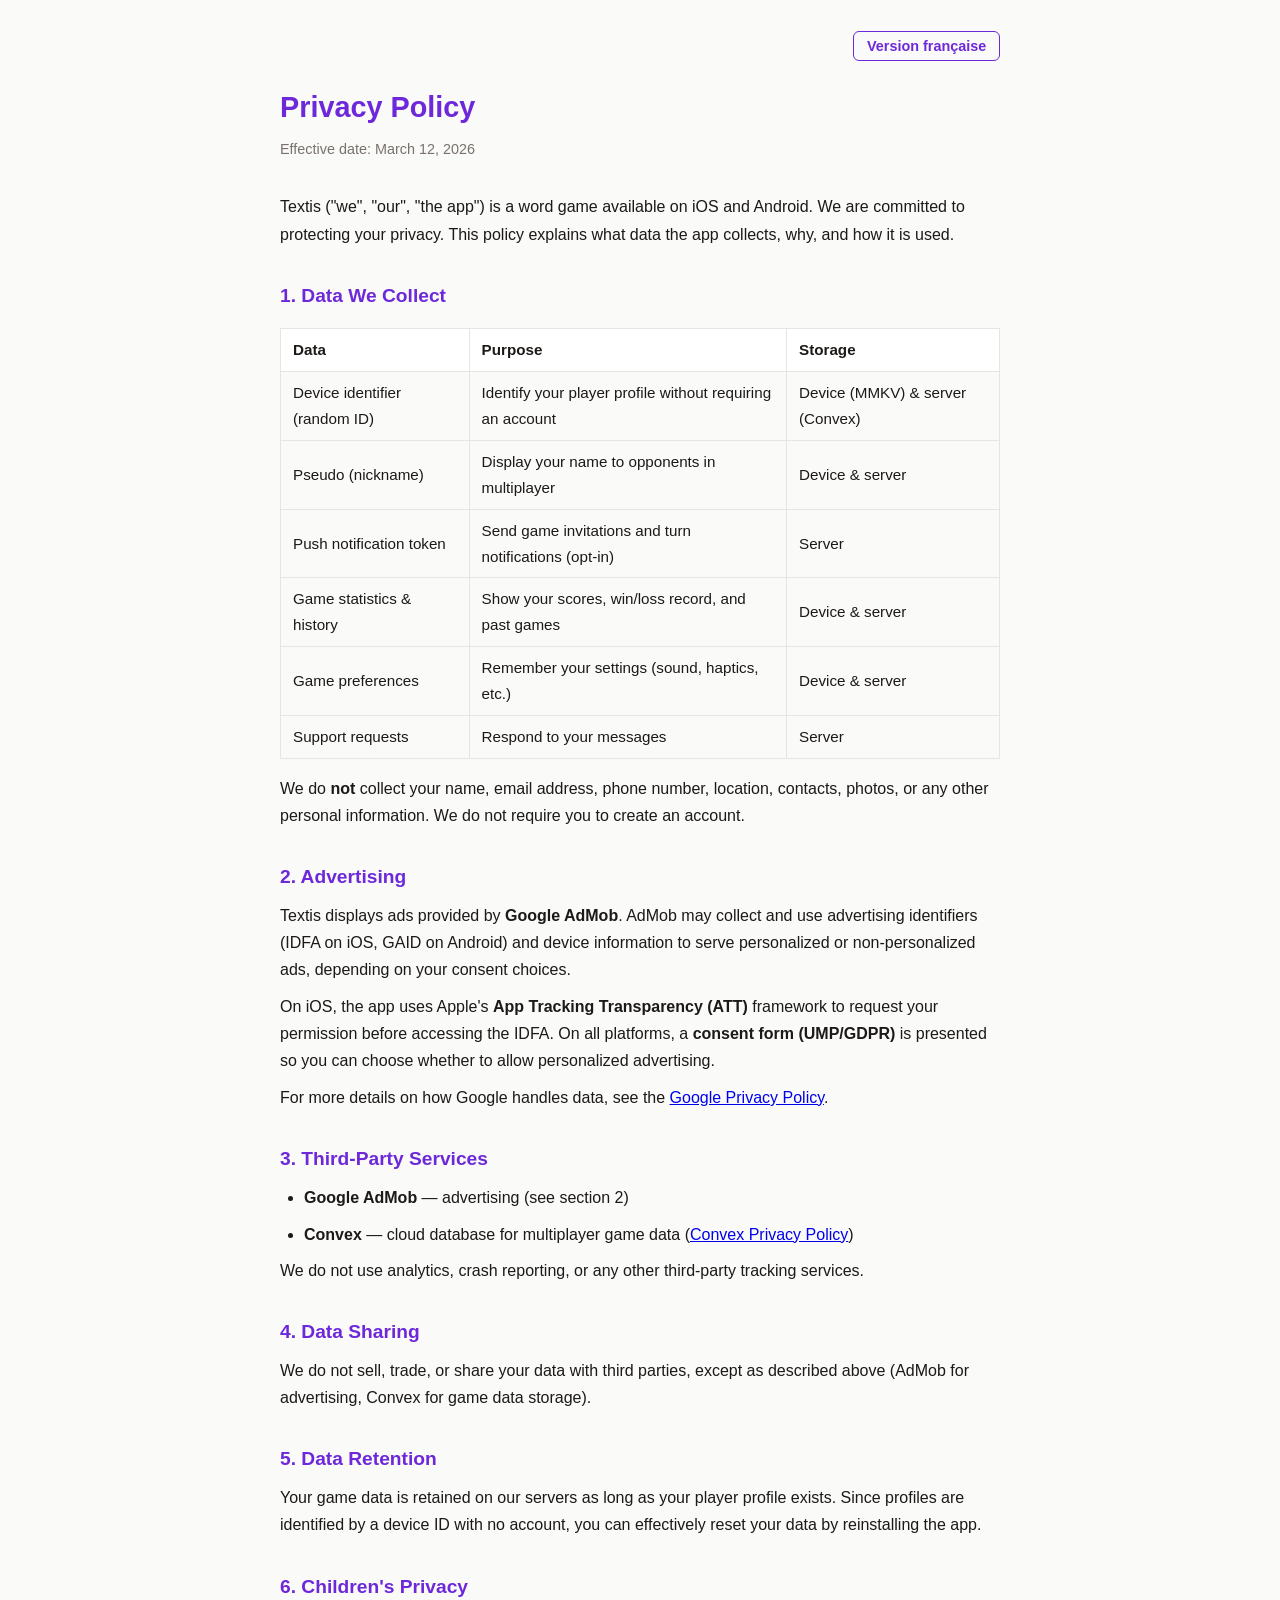
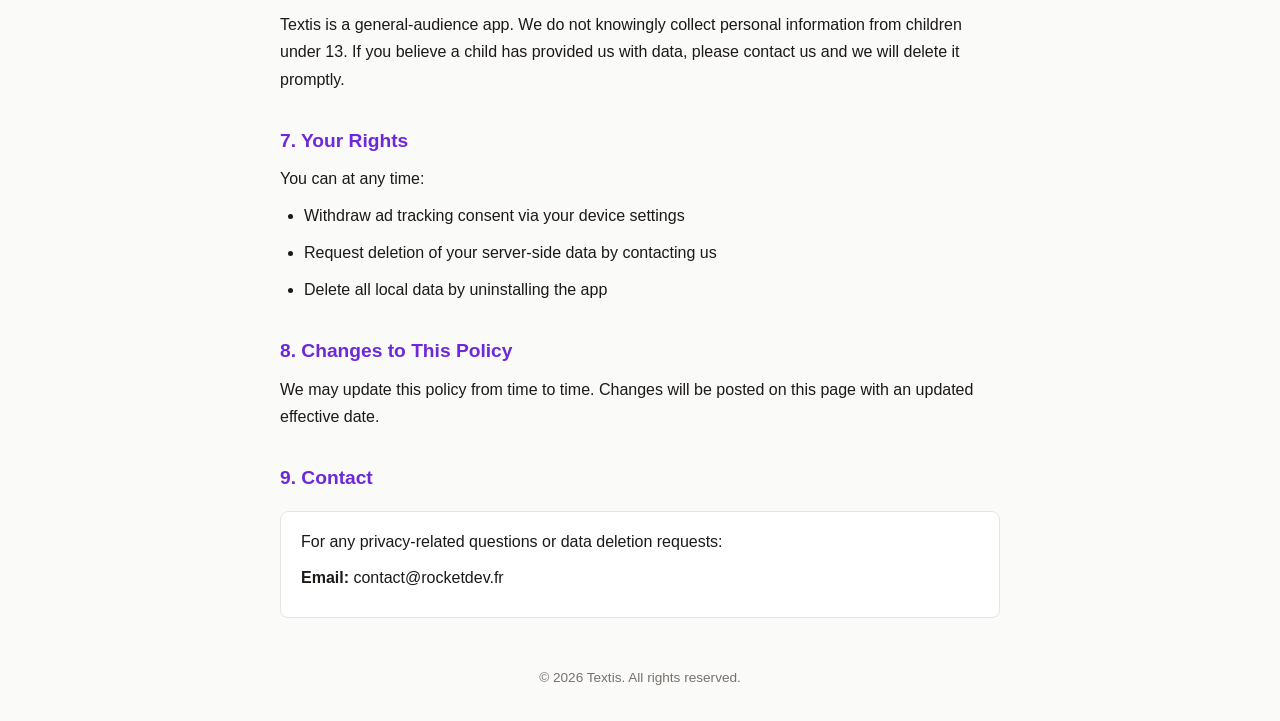
==== privacy-policy.html @ ca544a37 "Add privacy policy (EN + FR)" ====
<!DOCTYPE html>
<html lang="en">
<head>
  <meta charset="UTF-8">
  <meta name="viewport" content="width=device-width, initial-scale=1.0">
  <title>Textis — Privacy Policy</title>
  <style>
    :root {
      --bg: #fafaf9;
      --fg: #1c1917;
      --accent: #6d28d9;
      --muted: #78716c;
      --border: #e7e5e4;
      --card: #ffffff;
    }
    @media (prefers-color-scheme: dark) {
      :root {
        --bg: #1c1917;
        --fg: #fafaf9;
        --accent: #a78bfa;
        --muted: #a8a29e;
        --border: #44403c;
        --card: #292524;
      }
    }
    * { margin: 0; padding: 0; box-sizing: border-box; }
    body {
      font-family: -apple-system, BlinkMacSystemFont, 'Segoe UI', Roboto, sans-serif;
      background: var(--bg);
      color: var(--fg);
      line-height: 1.7;
      padding: 2rem 1rem;
    }
    .container {
      max-width: 720px;
      margin: 0 auto;
    }
    .lang-switch {
      text-align: right;
      margin-bottom: 1.5rem;
    }
    .lang-switch a {
      color: var(--accent);
      text-decoration: none;
      font-weight: 600;
      padding: 0.4rem 0.8rem;
      border: 1px solid var(--accent);
      border-radius: 6px;
      font-size: 0.9rem;
    }
    .lang-switch a:hover { background: var(--accent); color: white; }
    h1 {
      font-size: 1.8rem;
      margin-bottom: 0.3rem;
      color: var(--accent);
    }
    .effective-date {
      color: var(--muted);
      font-size: 0.9rem;
      margin-bottom: 2rem;
    }
    h2 {
      font-size: 1.2rem;
      margin-top: 2rem;
      margin-bottom: 0.5rem;
      color: var(--accent);
    }
    p, li { margin-bottom: 0.6rem; }
    ul { padding-left: 1.5rem; }
    table {
      width: 100%;
      border-collapse: collapse;
      margin: 1rem 0;
    }
    th, td {
      text-align: left;
      padding: 0.5rem 0.75rem;
      border: 1px solid var(--border);
      font-size: 0.95rem;
    }
    th { background: var(--card); font-weight: 600; }
    .contact-box {
      background: var(--card);
      border: 1px solid var(--border);
      border-radius: 8px;
      padding: 1rem 1.25rem;
      margin-top: 1rem;
    }
    footer {
      margin-top: 3rem;
      color: var(--muted);
      font-size: 0.85rem;
      text-align: center;
    }
  </style>
</head>
<body>
  <div class="container">
    <div class="lang-switch">
      <a href="privacy-policy-fr.html">Version fran&ccedil;aise</a>
    </div>

    <h1>Privacy Policy</h1>
    <p class="effective-date">Effective date: March 12, 2026</p>

    <p>
      Textis ("we", "our", "the app") is a word game available on iOS and Android.
      We are committed to protecting your privacy. This policy explains what data
      the app collects, why, and how it is used.
    </p>

    <h2>1. Data We Collect</h2>

    <table>
      <thead>
        <tr><th>Data</th><th>Purpose</th><th>Storage</th></tr>
      </thead>
      <tbody>
        <tr>
          <td>Device identifier (random ID)</td>
          <td>Identify your player profile without requiring an account</td>
          <td>Device (MMKV) &amp; server (Convex)</td>
        </tr>
        <tr>
          <td>Pseudo (nickname)</td>
          <td>Display your name to opponents in multiplayer</td>
          <td>Device &amp; server</td>
        </tr>
        <tr>
          <td>Push notification token</td>
          <td>Send game invitations and turn notifications (opt-in)</td>
          <td>Server</td>
        </tr>
        <tr>
          <td>Game statistics &amp; history</td>
          <td>Show your scores, win/loss record, and past games</td>
          <td>Device &amp; server</td>
        </tr>
        <tr>
          <td>Game preferences</td>
          <td>Remember your settings (sound, haptics, etc.)</td>
          <td>Device &amp; server</td>
        </tr>
        <tr>
          <td>Support requests</td>
          <td>Respond to your messages</td>
          <td>Server</td>
        </tr>
      </tbody>
    </table>

    <p>
      We do <strong>not</strong> collect your name, email address, phone number,
      location, contacts, photos, or any other personal information. We do not
      require you to create an account.
    </p>

    <h2>2. Advertising</h2>
    <p>
      Textis displays ads provided by <strong>Google AdMob</strong>. AdMob may
      collect and use advertising identifiers (IDFA on iOS, GAID on Android) and
      device information to serve personalized or non-personalized ads, depending
      on your consent choices.
    </p>
    <p>
      On iOS, the app uses Apple's <strong>App Tracking Transparency (ATT)</strong>
      framework to request your permission before accessing the IDFA. On all
      platforms, a <strong>consent form (UMP/GDPR)</strong> is presented so you can
      choose whether to allow personalized advertising.
    </p>
    <p>
      For more details on how Google handles data, see the
      <a href="https://policies.google.com/privacy" target="_blank" rel="noopener">Google Privacy Policy</a>.
    </p>

    <h2>3. Third-Party Services</h2>
    <ul>
      <li><strong>Google AdMob</strong> — advertising (see section 2)</li>
      <li><strong>Convex</strong> — cloud database for multiplayer game data
        (<a href="https://www.convex.dev/privacy" target="_blank" rel="noopener">Convex Privacy Policy</a>)</li>
    </ul>
    <p>We do not use analytics, crash reporting, or any other third-party tracking services.</p>

    <h2>4. Data Sharing</h2>
    <p>
      We do not sell, trade, or share your data with third parties, except as
      described above (AdMob for advertising, Convex for game data storage).
    </p>

    <h2>5. Data Retention</h2>
    <p>
      Your game data is retained on our servers as long as your player profile
      exists. Since profiles are identified by a device ID with no account, you
      can effectively reset your data by reinstalling the app.
    </p>

    <h2>6. Children's Privacy</h2>
    <p>
      Textis is a general-audience app. We do not knowingly collect personal
      information from children under 13. If you believe a child has provided us
      with data, please contact us and we will delete it promptly.
    </p>

    <h2>7. Your Rights</h2>
    <p>You can at any time:</p>
    <ul>
      <li>Withdraw ad tracking consent via your device settings</li>
      <li>Request deletion of your server-side data by contacting us</li>
      <li>Delete all local data by uninstalling the app</li>
    </ul>

    <h2>8. Changes to This Policy</h2>
    <p>
      We may update this policy from time to time. Changes will be posted on this
      page with an updated effective date.
    </p>

    <h2>9. Contact</h2>
    <div class="contact-box">
      <p>For any privacy-related questions or data deletion requests:</p>
      <p><strong>Email:</strong> contact@rocketdev.fr</p>
    </div>

    <footer>
      &copy; 2026 Textis. All rights reserved.
    </footer>
  </div>
</body>
</html>
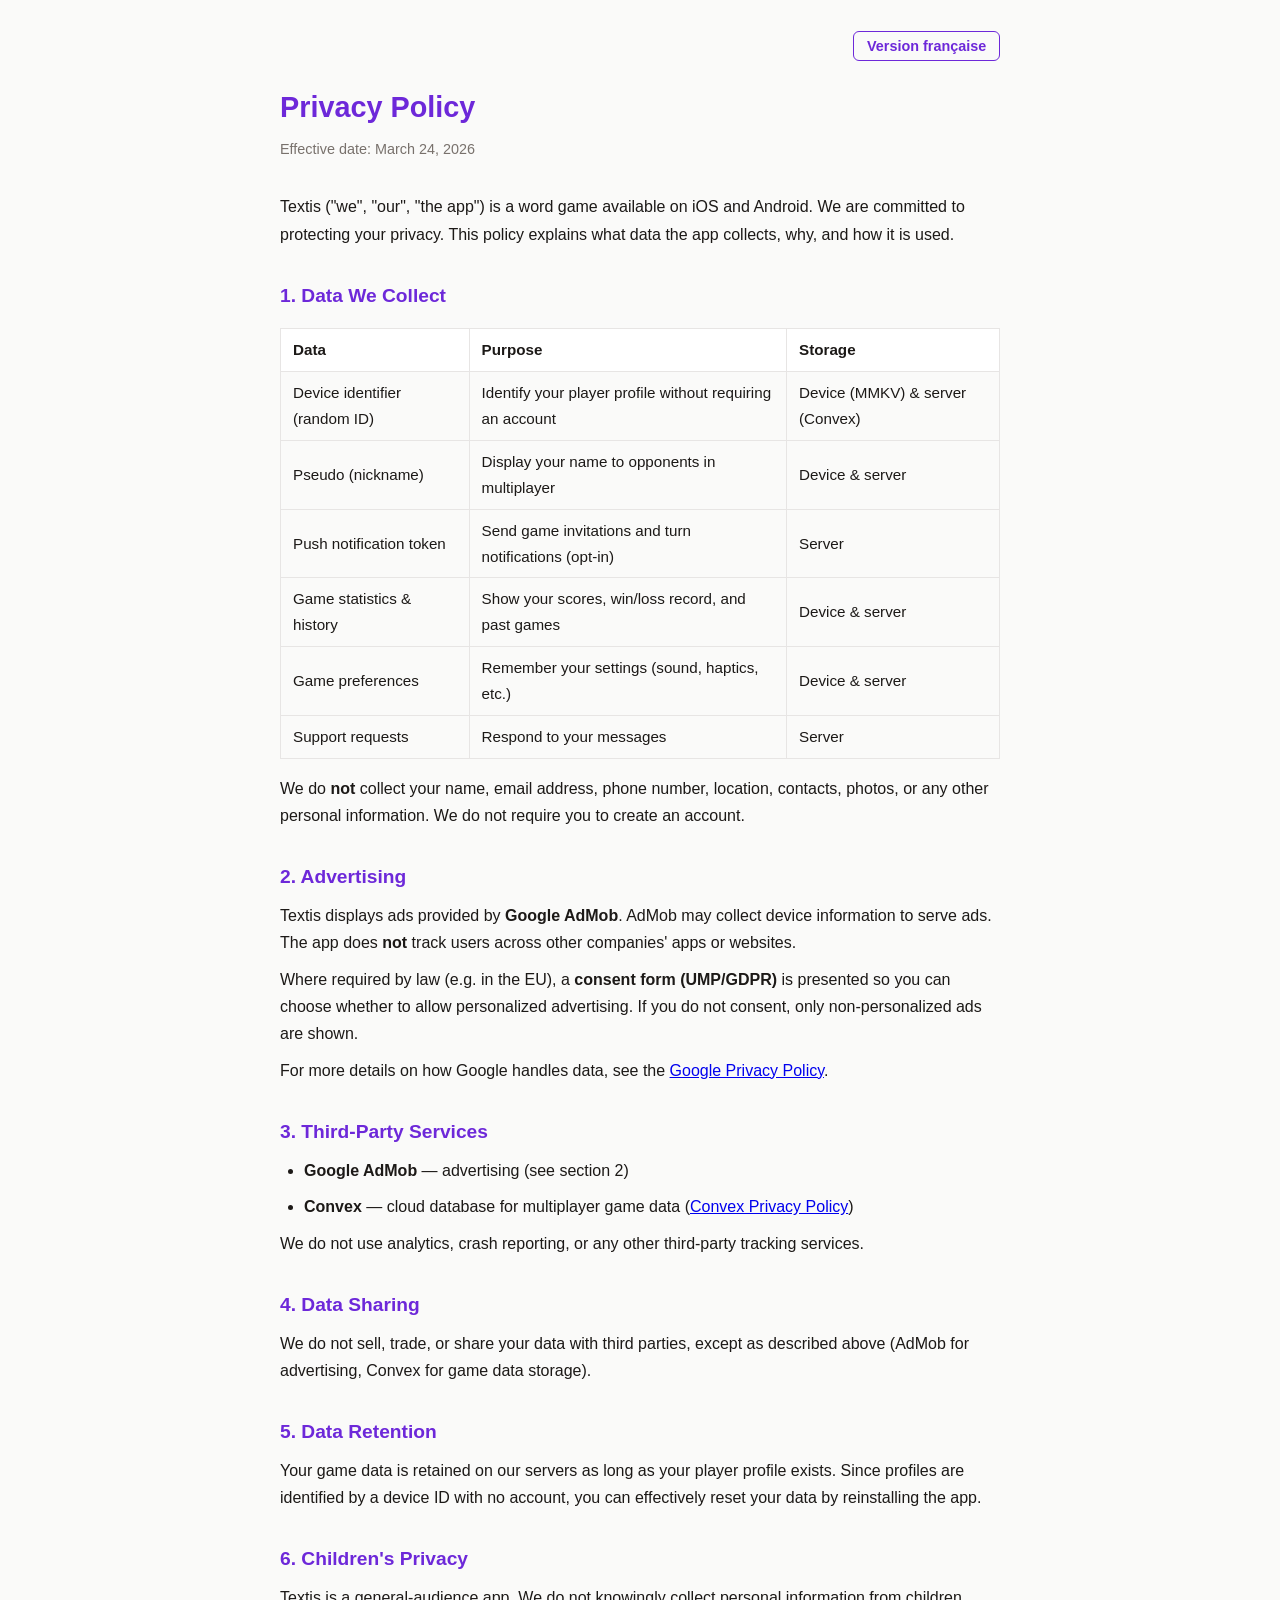
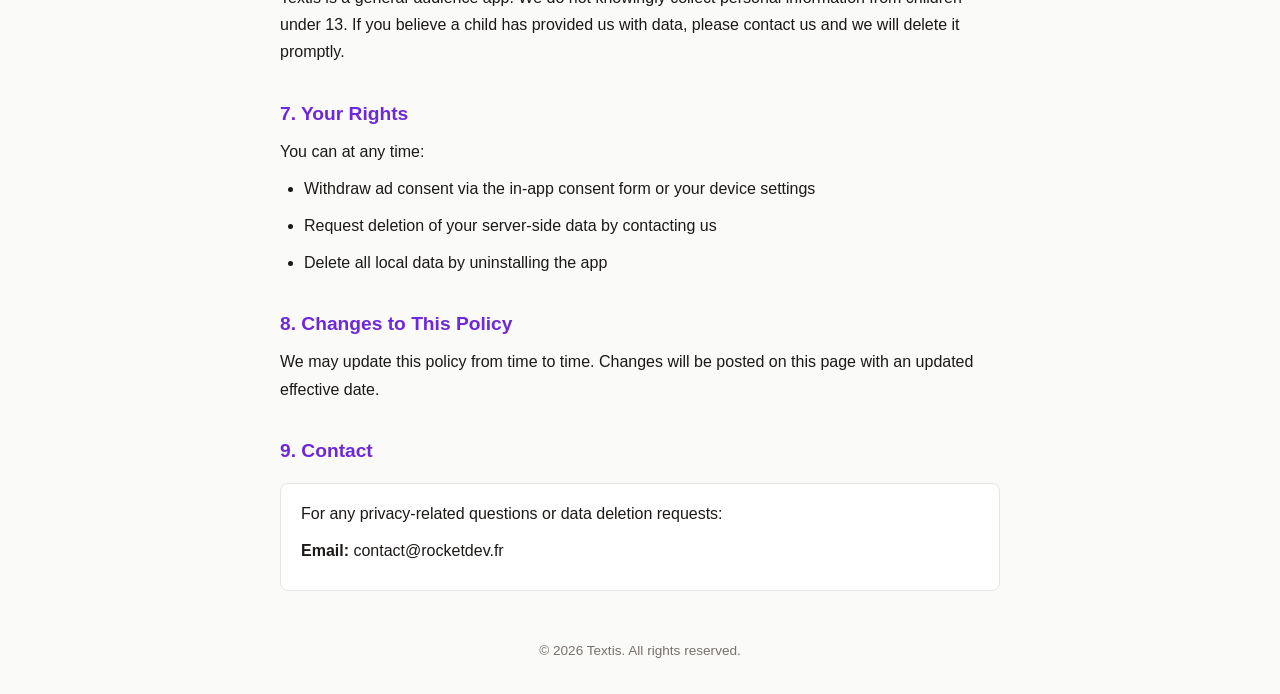
==== commit 4eb6aab1: "docs: remove ATT references from privacy policy App does not track users cross-app, so ATT framework" ====
--- a/privacy-policy.html
+++ b/privacy-policy.html
@@ -101,7 +101,7 @@
     </div>
 
     <h1>Privacy Policy</h1>
-    <p class="effective-date">Effective date: March 12, 2026</p>
+    <p class="effective-date">Effective date: March 24, 2026</p>
 
     <p>
       Textis ("we", "our", "the app") is a word game available on iOS and Android.
@@ -158,15 +158,13 @@
     <h2>2. Advertising</h2>
     <p>
       Textis displays ads provided by <strong>Google AdMob</strong>. AdMob may
-      collect and use advertising identifiers (IDFA on iOS, GAID on Android) and
-      device information to serve personalized or non-personalized ads, depending
-      on your consent choices.
-    </p>
-    <p>
-      On iOS, the app uses Apple's <strong>App Tracking Transparency (ATT)</strong>
-      framework to request your permission before accessing the IDFA. On all
-      platforms, a <strong>consent form (UMP/GDPR)</strong> is presented so you can
-      choose whether to allow personalized advertising.
+      collect device information to serve ads. The app does <strong>not</strong>
+      track users across other companies' apps or websites.
+    </p>
+    <p>
+      Where required by law (e.g. in the EU), a <strong>consent form (UMP/GDPR)</strong>
+      is presented so you can choose whether to allow personalized advertising.
+      If you do not consent, only non-personalized ads are shown.
     </p>
     <p>
       For more details on how Google handles data, see the
@@ -204,7 +202,7 @@
     <h2>7. Your Rights</h2>
     <p>You can at any time:</p>
     <ul>
-      <li>Withdraw ad tracking consent via your device settings</li>
+      <li>Withdraw ad consent via the in-app consent form or your device settings</li>
       <li>Request deletion of your server-side data by contacting us</li>
       <li>Delete all local data by uninstalling the app</li>
     </ul>
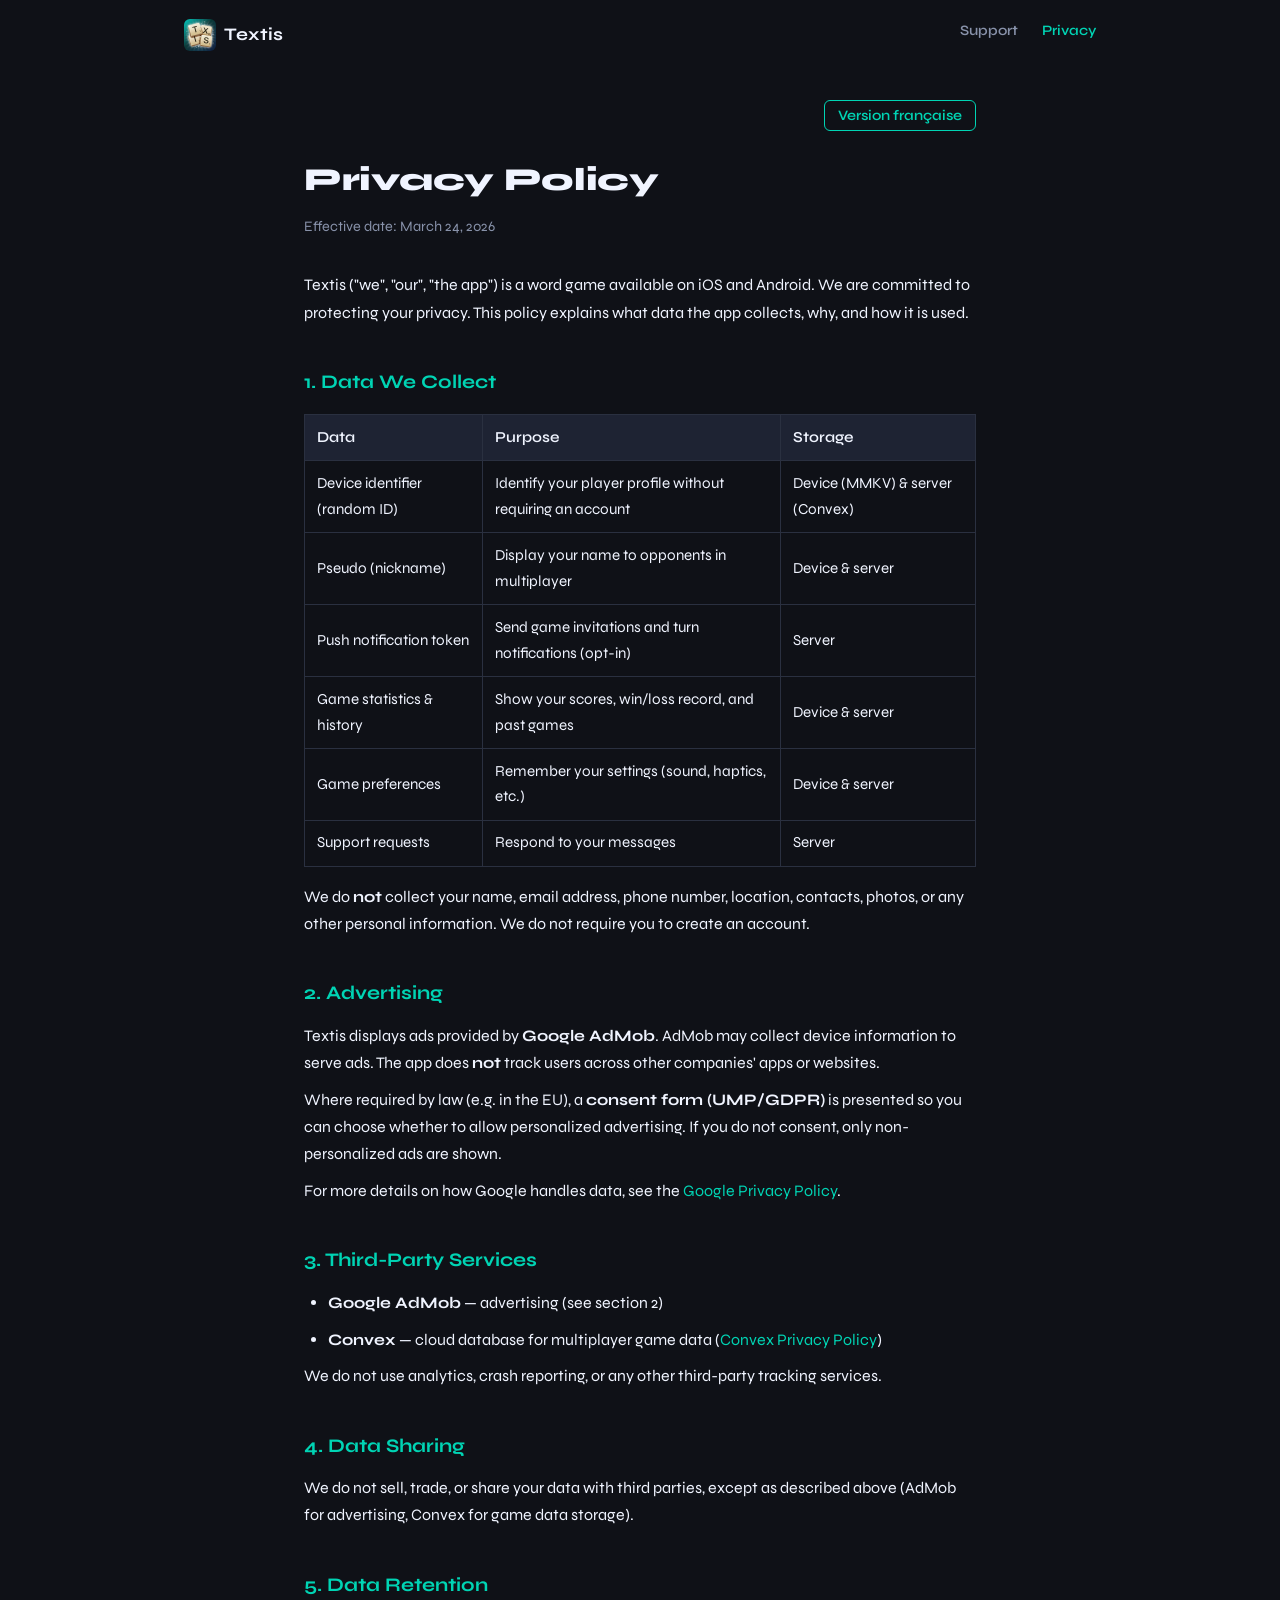
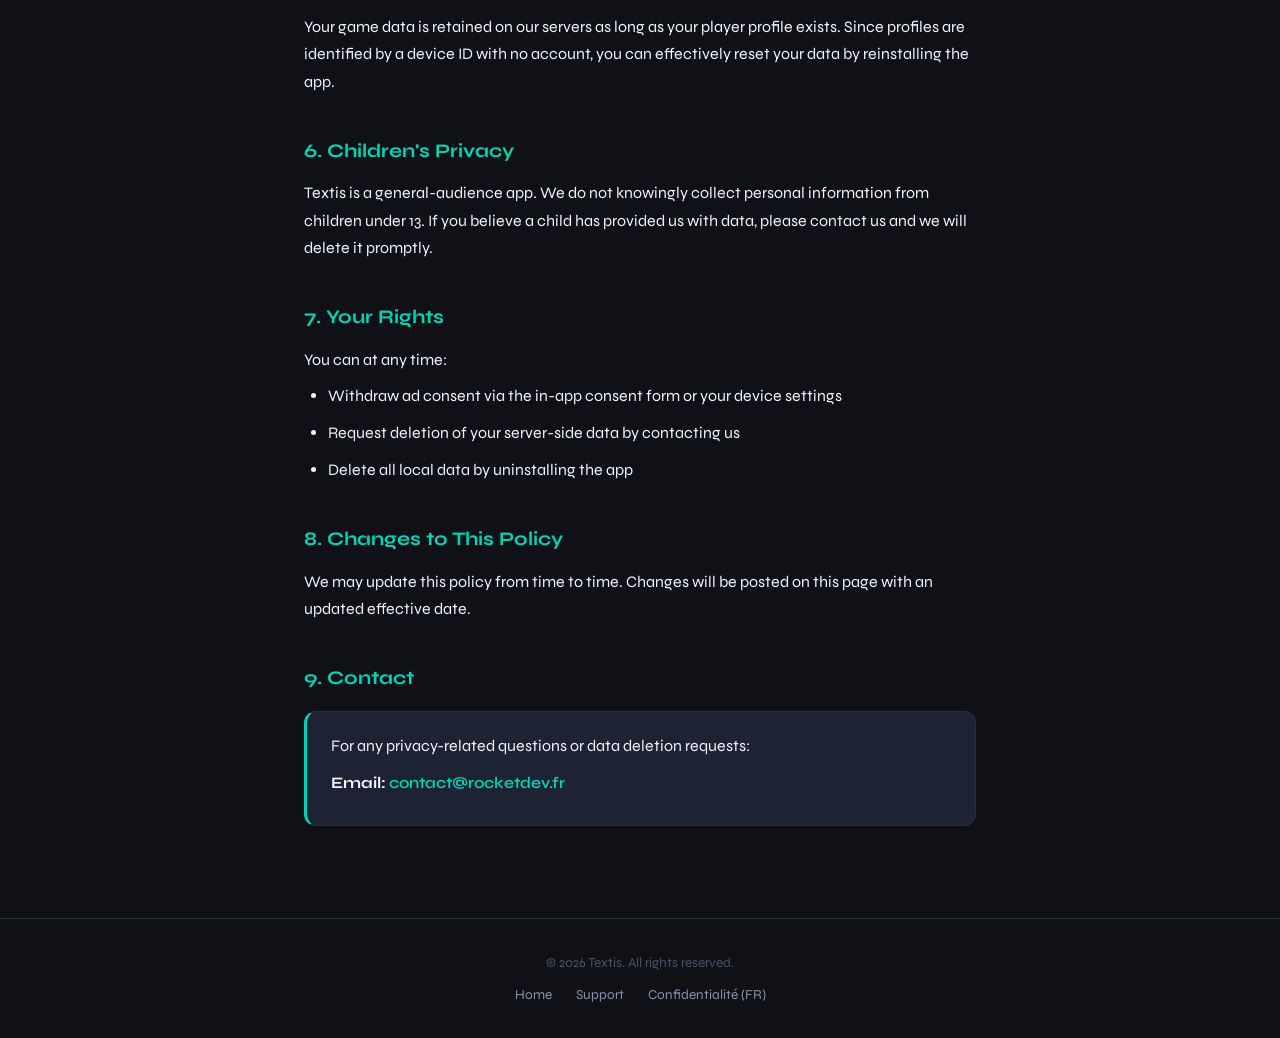
==== commit 890e2bfa: "feat: redesign site with Textis brand identity and add landing page Align all pages with the Textis " ====
--- a/privacy-policy.html
+++ b/privacy-policy.html
@@ -4,97 +4,22 @@
   <meta charset="UTF-8">
   <meta name="viewport" content="width=device-width, initial-scale=1.0">
   <title>Textis — Privacy Policy</title>
-  <style>
-    :root {
-      --bg: #fafaf9;
-      --fg: #1c1917;
-      --accent: #6d28d9;
-      --muted: #78716c;
-      --border: #e7e5e4;
-      --card: #ffffff;
-    }
-    @media (prefers-color-scheme: dark) {
-      :root {
-        --bg: #1c1917;
-        --fg: #fafaf9;
-        --accent: #a78bfa;
-        --muted: #a8a29e;
-        --border: #44403c;
-        --card: #292524;
-      }
-    }
-    * { margin: 0; padding: 0; box-sizing: border-box; }
-    body {
-      font-family: -apple-system, BlinkMacSystemFont, 'Segoe UI', Roboto, sans-serif;
-      background: var(--bg);
-      color: var(--fg);
-      line-height: 1.7;
-      padding: 2rem 1rem;
-    }
-    .container {
-      max-width: 720px;
-      margin: 0 auto;
-    }
-    .lang-switch {
-      text-align: right;
-      margin-bottom: 1.5rem;
-    }
-    .lang-switch a {
-      color: var(--accent);
-      text-decoration: none;
-      font-weight: 600;
-      padding: 0.4rem 0.8rem;
-      border: 1px solid var(--accent);
-      border-radius: 6px;
-      font-size: 0.9rem;
-    }
-    .lang-switch a:hover { background: var(--accent); color: white; }
-    h1 {
-      font-size: 1.8rem;
-      margin-bottom: 0.3rem;
-      color: var(--accent);
-    }
-    .effective-date {
-      color: var(--muted);
-      font-size: 0.9rem;
-      margin-bottom: 2rem;
-    }
-    h2 {
-      font-size: 1.2rem;
-      margin-top: 2rem;
-      margin-bottom: 0.5rem;
-      color: var(--accent);
-    }
-    p, li { margin-bottom: 0.6rem; }
-    ul { padding-left: 1.5rem; }
-    table {
-      width: 100%;
-      border-collapse: collapse;
-      margin: 1rem 0;
-    }
-    th, td {
-      text-align: left;
-      padding: 0.5rem 0.75rem;
-      border: 1px solid var(--border);
-      font-size: 0.95rem;
-    }
-    th { background: var(--card); font-weight: 600; }
-    .contact-box {
-      background: var(--card);
-      border: 1px solid var(--border);
-      border-radius: 8px;
-      padding: 1rem 1.25rem;
-      margin-top: 1rem;
-    }
-    footer {
-      margin-top: 3rem;
-      color: var(--muted);
-      font-size: 0.85rem;
-      text-align: center;
-    }
-  </style>
+  <link rel="icon" type="image/png" href="icon.png">
+  <link rel="stylesheet" href="style.css">
 </head>
 <body>
+
+  <nav class="site-nav">
+    <a href="index.html" class="brand">
+      <img src="icon.png" alt="Textis">
+      Textis
+    </a>
+    <ul class="nav-links">
+      <li><a href="support.html">Support</a></li>
+      <li><a href="privacy-policy.html" class="active">Privacy</a></li>
+    </ul>
+  </nav>
+
   <div class="container">
     <div class="lang-switch">
       <a href="privacy-policy-fr.html">Version fran&ccedil;aise</a>
@@ -216,12 +141,18 @@
     <h2>9. Contact</h2>
     <div class="contact-box">
       <p>For any privacy-related questions or data deletion requests:</p>
-      <p><strong>Email:</strong> contact@rocketdev.fr</p>
+      <p><strong>Email:</strong> <a href="mailto:contact@rocketdev.fr">contact@rocketdev.fr</a></p>
     </div>
+  </div>
 
-    <footer>
-      &copy; 2026 Textis. All rights reserved.
-    </footer>
-  </div>
+  <footer>
+    <p>&copy; 2026 Textis. All rights reserved.</p>
+    <div class="footer-links">
+      <a href="index.html">Home</a>
+      <a href="support.html">Support</a>
+      <a href="privacy-policy-fr.html">Confidentialit&eacute; (FR)</a>
+    </div>
+  </footer>
+
 </body>
 </html>
--- a/style.css
+++ b/style.css
@@ -0,0 +1,470 @@
+/* ============================================
+   Textis — Shared Design System
+   Aligned with the Textis mobile app tokens
+   ============================================ */
+
+/* Google Fonts: Syne (display) + DM Mono (monospace) */
+@import url('https://fonts.googleapis.com/css2?family=Syne:wght@400;600;700;800&family=DM+Mono:wght@400;500&display=swap');
+
+:root {
+  --bg-deep: #0F1117;
+  --bg-surface: #171B26;
+  --bg-card: #1E2333;
+  --bg-elevated: #252A3A;
+
+  --accent: #00D4B4;
+  --accent-dark: #00B89C;
+  --accent-dim: rgba(0, 212, 180, 0.15);
+  --accent-glow: rgba(0, 212, 180, 0.3);
+
+  --text-primary: #F0F4FF;
+  --text-secondary: #8892AA;
+  --text-muted: #4A5268;
+  --text-inverse: #0A1F1D;
+
+  --border: #2A3040;
+  --border-subtle: #1E2333;
+
+  --success: #4ECDC4;
+  --error: #FF6B6B;
+  --warning: #FFB347;
+  --info: #74B9FF;
+
+  --radius-sm: 6px;
+  --radius-md: 12px;
+  --radius-lg: 18px;
+  --radius-xl: 24px;
+
+  --font-display: 'Syne', sans-serif;
+  --font-mono: 'DM Mono', monospace;
+}
+
+/* ---- Reset ---- */
+*, *::before, *::after { margin: 0; padding: 0; box-sizing: border-box; }
+
+/* ---- Base ---- */
+body {
+  font-family: var(--font-display);
+  background: var(--bg-deep);
+  color: var(--text-primary);
+  line-height: 1.7;
+  -webkit-font-smoothing: antialiased;
+  -moz-osx-font-smoothing: grayscale;
+}
+
+a {
+  color: var(--accent);
+  text-decoration: none;
+  transition: color 0.2s;
+}
+a:hover {
+  color: var(--accent-dark);
+}
+
+/* ---- Layout ---- */
+.container {
+  max-width: 720px;
+  margin: 0 auto;
+  padding: 2rem 1.5rem;
+}
+
+/* ---- Navigation ---- */
+.site-nav {
+  display: flex;
+  align-items: center;
+  justify-content: space-between;
+  padding: 1rem 1.5rem;
+  max-width: 960px;
+  margin: 0 auto;
+}
+
+.site-nav .brand {
+  display: flex;
+  align-items: center;
+  gap: 0.5rem;
+  font-weight: 700;
+  font-size: 1.1rem;
+  color: var(--text-primary);
+  text-decoration: none;
+}
+
+.site-nav .brand img {
+  width: 32px;
+  height: 32px;
+  border-radius: var(--radius-sm);
+}
+
+.site-nav .nav-links {
+  display: flex;
+  gap: 1.5rem;
+  list-style: none;
+}
+
+.site-nav .nav-links a {
+  color: var(--text-secondary);
+  font-size: 0.9rem;
+  font-weight: 600;
+  transition: color 0.2s;
+}
+
+.site-nav .nav-links a:hover,
+.site-nav .nav-links a.active {
+  color: var(--accent);
+}
+
+/* ---- Typography ---- */
+h1 {
+  font-family: var(--font-display);
+  font-weight: 800;
+  font-size: 2rem;
+  color: var(--text-primary);
+  margin-bottom: 0.5rem;
+  letter-spacing: -0.3px;
+}
+
+h1 .accent {
+  color: var(--accent);
+}
+
+h2 {
+  font-family: var(--font-display);
+  font-weight: 700;
+  font-size: 1.2rem;
+  color: var(--accent);
+  margin-top: 2.5rem;
+  margin-bottom: 0.75rem;
+}
+
+p, li {
+  margin-bottom: 0.6rem;
+  color: var(--text-primary);
+  line-height: 1.7;
+}
+
+.subtitle {
+  color: var(--text-secondary);
+  font-size: 0.95rem;
+  margin-bottom: 2rem;
+}
+
+.effective-date {
+  color: var(--text-secondary);
+  font-size: 0.9rem;
+  margin-bottom: 2rem;
+}
+
+ul { padding-left: 1.5rem; }
+
+strong { color: var(--text-primary); }
+
+/* ---- Language Switch ---- */
+.lang-switch {
+  text-align: right;
+  margin-bottom: 1.5rem;
+}
+
+.lang-switch a {
+  color: var(--accent);
+  font-weight: 600;
+  padding: 0.4rem 0.8rem;
+  border: 1px solid var(--accent);
+  border-radius: var(--radius-sm);
+  font-size: 0.9rem;
+  transition: background 0.2s, color 0.2s;
+}
+
+.lang-switch a:hover {
+  background: var(--accent);
+  color: var(--text-inverse);
+}
+
+/* ---- Tables ---- */
+table {
+  width: 100%;
+  border-collapse: collapse;
+  margin: 1rem 0;
+}
+
+th, td {
+  text-align: left;
+  padding: 0.6rem 0.75rem;
+  border: 1px solid var(--border);
+  font-size: 0.95rem;
+}
+
+th {
+  background: var(--bg-card);
+  font-weight: 600;
+  color: var(--text-primary);
+}
+
+td {
+  color: var(--text-primary);
+}
+
+/* ---- Cards / Boxes ---- */
+.contact-box,
+.faq-item {
+  background: var(--bg-card);
+  border: 1px solid var(--border);
+  border-radius: var(--radius-md);
+  padding: 1.25rem 1.5rem;
+  margin-bottom: 0.75rem;
+}
+
+.contact-box {
+  margin-top: 1rem;
+  border-left: 3px solid var(--accent);
+}
+
+.contact-box a {
+  color: var(--accent);
+  font-weight: 600;
+}
+
+.faq-item strong {
+  display: block;
+  margin-bottom: 0.4rem;
+  color: var(--text-primary);
+}
+
+.faq-item p,
+.faq-item {
+  color: var(--text-secondary);
+}
+
+/* ---- Buttons ---- */
+.btn {
+  display: inline-flex;
+  align-items: center;
+  gap: 0.5rem;
+  padding: 0.75rem 1.5rem;
+  border-radius: var(--radius-md);
+  font-family: var(--font-display);
+  font-weight: 700;
+  font-size: 0.95rem;
+  text-decoration: none;
+  transition: transform 0.15s, box-shadow 0.2s, background 0.2s;
+  cursor: pointer;
+  border: none;
+}
+
+.btn:hover {
+  transform: translateY(-1px);
+}
+
+.btn-primary {
+  background: linear-gradient(135deg, var(--accent), var(--accent-dark));
+  color: var(--text-inverse);
+  box-shadow: 0 4px 12px var(--accent-glow);
+}
+
+.btn-primary:hover {
+  box-shadow: 0 6px 20px var(--accent-glow);
+  color: var(--text-inverse);
+}
+
+.btn-secondary {
+  background: var(--bg-elevated);
+  color: var(--text-primary);
+  border: 1px solid var(--border);
+}
+
+.btn-secondary:hover {
+  border-color: var(--accent);
+  color: var(--accent);
+}
+
+/* ---- Store Badges ---- */
+.store-badges {
+  display: flex;
+  gap: 1rem;
+  flex-wrap: wrap;
+  margin-top: 1.5rem;
+}
+
+.store-badges a {
+  display: inline-block;
+  transition: transform 0.15s, opacity 0.2s;
+}
+
+.store-badges a:hover {
+  transform: translateY(-2px);
+  opacity: 0.9;
+}
+
+.store-badges img {
+  height: 48px;
+}
+
+/* ---- Hero ---- */
+.hero {
+  text-align: center;
+  padding: 4rem 1.5rem 3rem;
+  position: relative;
+  overflow: hidden;
+}
+
+.hero::before {
+  content: '';
+  position: absolute;
+  top: -50%;
+  left: -50%;
+  width: 200%;
+  height: 200%;
+  background: radial-gradient(
+    ellipse at 30% 20%,
+    rgba(0, 212, 180, 0.12) 0%,
+    rgba(0, 212, 180, 0.04) 30%,
+    transparent 60%
+  );
+  pointer-events: none;
+}
+
+.hero-content {
+  position: relative;
+  z-index: 1;
+}
+
+.hero .app-icon {
+  width: 120px;
+  height: 120px;
+  border-radius: var(--radius-xl);
+  box-shadow: 0 8px 32px rgba(0, 212, 180, 0.2);
+  margin-bottom: 1.5rem;
+}
+
+.hero h1 {
+  font-size: 2.8rem;
+  font-weight: 800;
+  letter-spacing: -0.5px;
+}
+
+.hero .tagline {
+  color: var(--text-secondary);
+  font-size: 1.15rem;
+  margin-bottom: 0.5rem;
+}
+
+.hero .description {
+  color: var(--text-secondary);
+  font-size: 1rem;
+  max-width: 500px;
+  margin: 1rem auto 0;
+  line-height: 1.6;
+}
+
+/* ---- Features Grid ---- */
+.features {
+  display: grid;
+  grid-template-columns: repeat(auto-fit, minmax(200px, 1fr));
+  gap: 1.25rem;
+  max-width: 720px;
+  margin: 3rem auto;
+  padding: 0 1.5rem;
+}
+
+.feature-card {
+  background: var(--bg-card);
+  border: 1px solid var(--border);
+  border-radius: var(--radius-md);
+  padding: 1.5rem;
+  text-align: center;
+  transition: border-color 0.2s, transform 0.15s;
+}
+
+.feature-card:hover {
+  border-color: var(--accent);
+  transform: translateY(-2px);
+}
+
+.feature-card .icon {
+  font-size: 1.8rem;
+  margin-bottom: 0.75rem;
+}
+
+.feature-card h3 {
+  font-family: var(--font-display);
+  font-weight: 700;
+  font-size: 1rem;
+  color: var(--text-primary);
+  margin-bottom: 0.4rem;
+}
+
+.feature-card p {
+  color: var(--text-secondary);
+  font-size: 0.9rem;
+  margin: 0;
+}
+
+/* ---- SEO Content Sections ---- */
+.seo-section {
+  margin-bottom: 2.5rem;
+}
+
+.seo-section h2 {
+  margin-top: 0;
+  margin-bottom: 0.75rem;
+}
+
+.seo-section p {
+  color: var(--text-secondary);
+  font-size: 1rem;
+  line-height: 1.8;
+}
+
+/* ---- Footer ---- */
+footer {
+  margin-top: 3rem;
+  padding: 2rem 1.5rem;
+  text-align: center;
+  border-top: 1px solid var(--border);
+}
+
+footer p {
+  color: var(--text-muted);
+  font-size: 0.85rem;
+  margin-bottom: 0.3rem;
+}
+
+footer a {
+  color: var(--text-secondary);
+  font-size: 0.85rem;
+}
+
+footer a:hover {
+  color: var(--accent);
+}
+
+footer .footer-links {
+  display: flex;
+  justify-content: center;
+  gap: 1.5rem;
+  margin-top: 0.5rem;
+  flex-wrap: wrap;
+}
+
+/* ---- Responsive ---- */
+@media (max-width: 600px) {
+  .hero h1 {
+    font-size: 2rem;
+  }
+
+  .hero .app-icon {
+    width: 96px;
+    height: 96px;
+  }
+
+  .features {
+    grid-template-columns: 1fr;
+  }
+
+  .site-nav {
+    flex-direction: column;
+    gap: 0.75rem;
+  }
+
+  .store-badges {
+    justify-content: center;
+  }
+}
